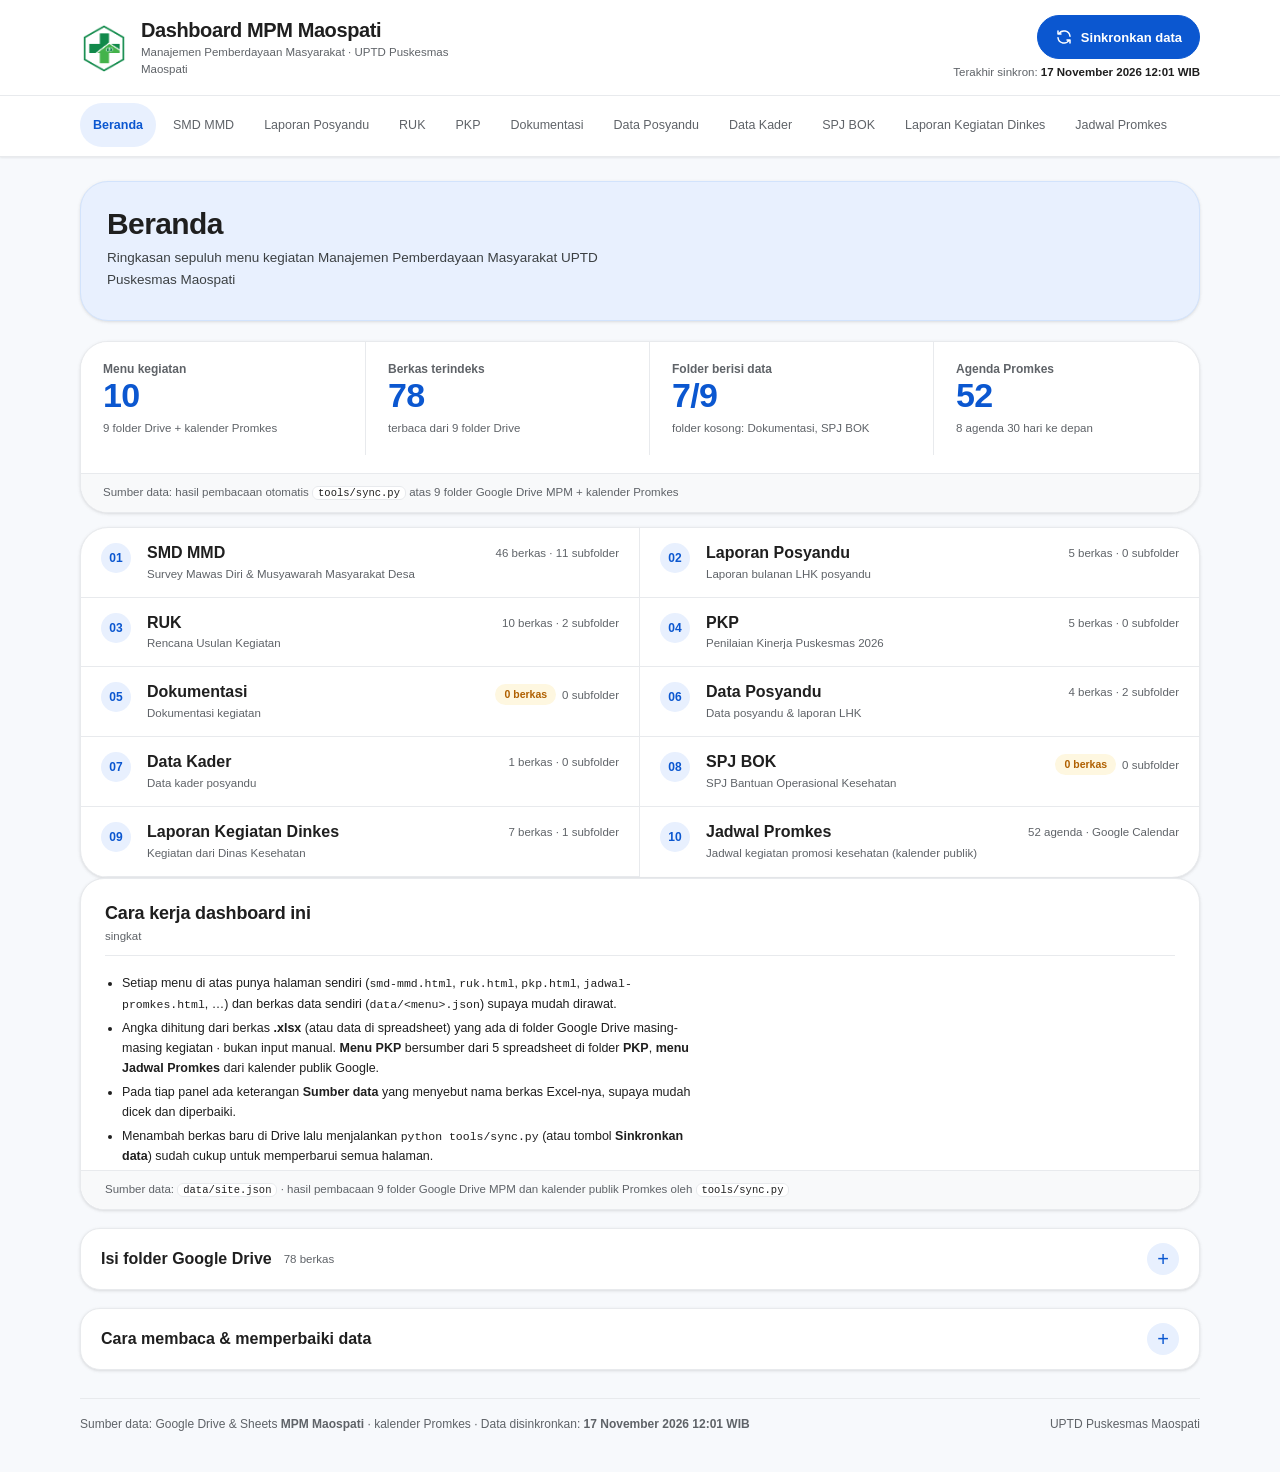
==== index.html @ f5f7d5a8 "Sinkron data Drive MPM 2026-11-17 05:01 UTC" ====
<!doctype html>
<html lang="id">
<head>
<meta charset="utf-8"/>
<meta name="viewport" content="width=device-width,initial-scale=1"/>
<meta name="theme-color" content="#f7f9fc"/>
<title>Dashboard MPM Maospati</title>
<meta name="description" content="Ringkasan sepuluh menu kegiatan Manajemen Pemberdayaan Masyarakat UPTD Puskesmas Maospati"/>
<link rel="stylesheet" href="assets/style.css"/>
</head>
<body data-page="index">
<a class="skip" href="#main">Langsung ke isi</a>
<div class="topwrap">
  <header class="top">
    <div class="inner">
      <button class="menu-toggle" id="menutoggle" type="button" aria-expanded="false" aria-controls="navmenu" aria-label="Buka menu">
        <span class="menu-icon" aria-hidden="true"><span></span><span></span><span></span></span>
        <span class="menu-toggle-label">Menu</span>
      </button>
      <div class="brand">
        <img class="logo" src="assets/logo-puskesmas.png" alt="" width="95" height="105">
        <div>
          <h1>Dashboard MPM Maospati</h1>
          <p>Manajemen Pemberdayaan Masyarakat &middot; UPTD Puskesmas Maospati</p>
        </div>
      </div>
      <div id="drivebtn"></div>
    </div>
  </header>
  <nav class="menu" aria-label="Menu utama"><div class="navinner" id="navmenu"></div></nav>
</div>

<main class="wrap" id="main">
  <div class="pagehead">
    <div class="t">
      <h2 id="pagetitle">Beranda</h2>
      <p id="pagesub">Ringkasan sepuluh menu kegiatan Manajemen Pemberdayaan Masyarakat UPTD Puskesmas Maospati</p>
      <div class="stat-line" id="pagemeta"></div>
    </div>
    <div id="drivebtn2"></div>
  </div>

  <div class="banner" id="banner"></div>

<div class="grid k4" id="kpis" style="margin-bottom:14px"></div>
  <div id="cards"></div>
<section class="card"><h3>Cara kerja dashboard ini<span>singkat</span></h3><div id="catatan"></div><p class="src">Sumber data: <code>data/site.json</code> · hasil pembacaan 9 folder Google Drive MPM dan kalender publik Promkes oleh <code>tools/sync.py</code></p></section>

  <details class="utility">
    <summary><span id="treecard">Isi folder Google Drive</span> <span id="filecount">memuat</span></summary>
    <div class="body">
      <div class="tree" id="treehost"><p class="muted">Memuat daftar berkas...</p></div>
      <p class="note">Klik nama berkas atau folder untuk membukanya di Google Drive. Daftar ini mengikuti isi
      folder saat data disinkronkan ulang (<code>python tools/sync.py</code>).</p>
    </div>
  </details>

  <details class="utility">
    <summary>Cara membaca &amp; memperbaiki data</summary>
    <div class="body">
      <ul class="tl">
        <li>Setiap panel mencantumkan <b>sumber data</b> di bagian bawah kartu: nama berkas Excel atau
        spreadsheet asalnya, beserta folder Drive tempat berkas itu berada.</li>
        <li>Kalau angka di halaman berbeda dengan dugaan Anda, buka berkas Excel atau spreadsheet itu
        (tombol <b>Buka folder Drive</b> / <b>Buka spreadsheet</b> di atas) dan cocokkan kolomnya.</li>
        <li>Sesudah berkas diperbaiki di Drive atau spreadsheet disunting, tekan <b>Sinkronkan data</b> di kanan atas agar
        halaman menampilkan angka terbaru.</li>
        <li>Format berkas yang dipakai dashboard dijelaskan di README pada bagian
        "Saran perbaikan data".</li>
      </ul>
    </div>
  </details>

  <footer class="foot">
    <span>Sumber data: Google Drive &amp; Sheets <b>MPM Maospati</b> &middot; kalender Promkes &middot; <span id="synced">memuat…</span></span>
    <span>UPTD Puskesmas Maospati</span>
  </footer>
</main>

<script>window.__DATA__ = window.__DATA__ || {}; window.__DATA__["index"] = {
 "generated": "17 November 2026 12:01 WIB",
 "folders": [
  {
   "slug": "smd-mmd",
   "menu": "SMD MMD",
   "subjudul": "Survey Mawas Diri & Musyawarah Masyarakat Desa",
   "deskripsi": "Data SMD/MMD, analisa hasil & rekap per desa",
   "id": "1GvbF6KR_MXwwyOlLInTzMxTab3rYw7Fz",
   "url": "https://drive.google.com/drive/folders/1GvbF6KR_MXwwyOlLInTzMxTab3rYw7Fz",
   "berkas": 46,
   "subfolder": 11,
   "adaData": true
  },
  {
   "slug": "laporan-posyandu",
   "menu": "Laporan Posyandu",
   "subjudul": "Laporan bulanan LHK posyandu",
   "deskripsi": "Kelengkapan laporan LHK per bulan",
   "id": "1HYFFzGGYg9UUjoV5UsjfuDG9WmXJMrqS",
   "url": "https://drive.google.com/drive/folders/1HYFFzGGYg9UUjoV5UsjfuDG9WmXJMrqS",
   "berkas": 5,
   "subfolder": 0,
   "adaData": true
  },
  {
   "slug": "ruk",
   "menu": "RUK",
   "subjudul": "Rencana Usulan Kegiatan",
   "deskripsi": "Usulan kegiatan & kebutuhan anggaran tahunan",
   "id": "1rDLnBMxf71TeG85YO74wCrfsKjjOL4Qv",
   "url": "https://drive.google.com/drive/folders/1rDLnBMxf71TeG85YO74wCrfsKjjOL4Qv",
   "berkas": 10,
   "subfolder": 2,
   "adaData": true
  },
  {
   "slug": "pkp",
   "menu": "PKP",
   "subjudul": "Penilaian Kinerja Puskesmas 2026",
   "deskripsi": "Capaian program intervensi & PHBS per desa dan per bulan",
   "id": "1Lqh-rb8Bk8U-1MMHB4wCWEKriISKtuWl",
   "url": "https://drive.google.com/drive/folders/1Lqh-rb8Bk8U-1MMHB4wCWEKriISKtuWl",
   "berkas": 5,
   "subfolder": 0,
   "adaData": true
  },
  {
   "slug": "dokumentasi",
   "menu": "Dokumentasi",
   "subjudul": "Dokumentasi kegiatan",
   "deskripsi": "Foto & berkas dokumentasi kegiatan",
   "id": "1AfusP3TNvnC54SPrRWWxI6twW6G8ASWF",
   "url": "https://drive.google.com/drive/folders/1AfusP3TNvnC54SPrRWWxI6twW6G8ASWF",
   "berkas": 0,
   "subfolder": 0,
   "adaData": false
  },
  {
   "slug": "data-posyandu",
   "menu": "Data Posyandu",
   "subjudul": "Data posyandu & laporan LHK",
   "deskripsi": "Daftar posyandu ILP beserta statusnya",
   "id": "19dczLeNHcb20b9r-fVi1QP5ohF7oqQim",
   "url": "https://drive.google.com/drive/folders/19dczLeNHcb20b9r-fVi1QP5ohF7oqQim",
   "berkas": 4,
   "subfolder": 2,
   "adaData": true
  },
  {
   "slug": "data-kader",
   "menu": "Data Kader",
   "subjudul": "Data kader posyandu",
   "deskripsi": "Rekap jumlah kader per posyandu",
   "id": "1ANnRWgVu15SUEsVssE5afvYzzHpgKLgl",
   "url": "https://drive.google.com/drive/folders/1ANnRWgVu15SUEsVssE5afvYzzHpgKLgl",
   "berkas": 1,
   "subfolder": 0,
   "adaData": true
  },
  {
   "slug": "spj-bok",
   "menu": "SPJ BOK",
   "subjudul": "SPJ Bantuan Operasional Kesehatan",
   "deskripsi": "Berkas pertanggungjawaban BOK",
   "id": "1YmIQquag2Qxr3jv3pFzBHjcCd8YB9mE9",
   "url": "https://drive.google.com/drive/folders/1YmIQquag2Qxr3jv3pFzBHjcCd8YB9mE9",
   "berkas": 0,
   "subfolder": 0,
   "adaData": false
  },
  {
   "slug": "laporan-kegiatan-dinkes",
   "menu": "Laporan Kegiatan Dinkes",
   "subjudul": "Kegiatan dari Dinas Kesehatan",
   "deskripsi": "Kegiatan DINKES & administrasi kader buaian",
   "id": "1RTT0Ey5NanOQfGYj2v7yAZf0UrTtGlkw",
   "url": "https://drive.google.com/drive/folders/1RTT0Ey5NanOQfGYj2v7yAZf0UrTtGlkw",
   "berkas": 7,
   "subfolder": 1,
   "adaData": true
  },
  {
   "slug": "jadwal-promkes",
   "menu": "Jadwal Promkes",
   "subjudul": "Jadwal kegiatan promosi kesehatan (kalender publik)",
   "deskripsi": "Kalender kegiatan Promkes - agenda SMD/MMD, posyandu, dan penyuluhan",
   "id": "",
   "url": "https://calendar.google.com/calendar/embed?src=dhellayaamanda2%40gmail.com&ctz=Asia%2FJakarta&hl=id&mode=MONTH&showTitle=0&showPrint=0&showTz=0&showCalendars=0&showTabs=1",
   "berkas": 52,
   "subfolder": 0,
   "adaData": true,
   "jenis": "kalender",
   "keterangan": "8 agenda 30 hari ke depan"
  }
 ]
};</script>
<script src="assets/app.js"></script>
<script src="assets/pages/index.js"></script>
</body>
</html>
---- assets/style.css ----
/* Dashboard MPM Maospati
   Direction: Material pastel. Read DESIGN.md before changing tokens. */
:root{
  --paper:#f7f9fc;
  --surface:#ffffff;
  --surface-2:#f8f9fa;
  --surface-3:#f1f3f4;
  --ink:#1f1f1f;
  --mut:#5f6368;
  --rule:#e8eaed;
  --rule-strong:#80868b;
  --ac:#0b57d0;
  --ac-hover:#0842a0;
  --ac-soft:#e8f0fe;
  --ok:#137333; --ok-soft:#e6f4ea;
  --warn:#b06000; --warn-soft:#fef7e0;
  --bad:#c5221f; --bad-soft:#fce8e6;
  --radius:24px;
  --radius-sm:20px;
  --radius-xs:12px;
  --pill:999px;
  --wrap:1160px;
  --elev1:0 1px 2px rgba(60,64,67,.08),0 1px 3px 1px rgba(60,64,67,.06);
  --elev2:0 2px 6px rgba(60,64,67,.12),0 1px 2px rgba(60,64,67,.08);
  --sans:"Google Sans","Segoe UI Variable Text","Segoe UI",Roboto,"Helvetica Neue",Arial,sans-serif;
  --display:"Google Sans Display","Google Sans","Segoe UI Variable Display","Segoe UI",Roboto,Arial,sans-serif;
  --mono:"Roboto Mono","Cascadia Mono","Segoe UI Mono",Consolas,monospace;
}
*{box-sizing:border-box}
html{color-scheme:light;scroll-behavior:smooth}
body{margin:0;background:var(--paper);color:var(--ink);font:14.5px/1.6 var(--sans);-webkit-font-smoothing:antialiased}
a{color:var(--ac);text-decoration:none;text-underline-offset:3px}
a:hover{text-decoration:underline}
h1,h2,h3,h4{margin:0;font-family:var(--display);font-weight:600;letter-spacing:-.01em;color:var(--ink)}
p{margin:0 0 10px}
code{font-family:var(--mono);font-size:.92em}
img,svg{max-width:100%}
:focus-visible{outline:2px solid var(--ac);outline-offset:2px}
.skip{position:fixed;left:12px;top:-60px;z-index:100;background:var(--ac);color:#fff;padding:10px 16px;border-radius:var(--pill);font-weight:600;box-shadow:var(--elev2)}
.skip:focus{top:12px;text-decoration:none}

/* ---------- masthead + menu ---------- */
.topwrap{position:sticky;top:0;z-index:30;background:var(--surface);box-shadow:0 1px 2px rgba(60,64,67,.10)}
header.top{background:var(--surface);border-bottom:1px solid var(--rule)}
header.top .inner{max-width:var(--wrap);margin:0 auto;padding:15px 20px;display:flex;gap:18px;align-items:center;justify-content:space-between;flex-wrap:wrap}
.brand{display:flex;gap:13px;align-items:center;min-width:0}
.logo{width:48px;height:48px;flex:0 0 48px;display:block;object-fit:contain}
.brand h1{font-size:20px;line-height:1.2;letter-spacing:-.02em}
.brand p{margin:2px 0 0;color:var(--mut);font-size:11.5px;line-height:1.4;max-width:52ch}
#drivebtn{display:flex;flex-direction:column;align-items:flex-end;gap:5px;min-width:0}
#synctime{font-size:11.5px;line-height:1.4;color:var(--mut);text-align:right}
#synctime b{color:var(--ink);font-weight:600}
nav.menu{background:var(--surface);border-bottom:1px solid var(--rule)}
.menu-toggle{display:none;gap:11px;align-items:center;width:100%;min-height:44px;padding:0 10px;border:0;border-radius:12px;background:transparent;color:var(--ink);font:600 14px/1.2 var(--sans);cursor:pointer;text-align:left;transition:background-color .15s ease,color .15s ease}
.menu-toggle:hover{background:var(--surface-3)}
.menu-toggle[aria-expanded="true"]{color:var(--ac)}
.menu-toggle .menu-icon{width:20px;height:14px;display:flex;flex-direction:column;justify-content:space-between;flex:0 0 20px}
.menu-toggle .menu-icon span{display:block;height:2px;flex:0 0 2px;border-radius:2px;background:currentColor;transition:transform .18s ease,opacity .18s ease}
.menu-toggle[aria-expanded="true"] .menu-icon span:nth-child(1){transform:translateY(6px) rotate(45deg)}
.menu-toggle[aria-expanded="true"] .menu-icon span:nth-child(2){opacity:0}
.menu-toggle[aria-expanded="true"] .menu-icon span:nth-child(3){transform:translateY(-6px) rotate(-45deg)}
nav.menu .navinner{max-width:var(--wrap);margin:0 auto;padding:7px 20px 9px;display:flex;gap:4px;overflow-x:auto;scrollbar-width:none}
nav.menu .navinner::-webkit-scrollbar{display:none}
nav.menu a{display:flex;align-items:center;min-height:44px;padding:0 13px;border:0;border-radius:var(--pill);color:var(--mut);font-size:12.5px;font-weight:500;white-space:nowrap}
nav.menu a:hover{color:var(--ink);background:var(--surface-3);text-decoration:none}
nav.menu a.on{color:var(--ac);background:var(--ac-soft);font-weight:600}

/* ---------- page frame ---------- */
.wrap{max-width:var(--wrap);margin:0 auto;padding:0 20px 40px}
.pagehead{display:flex;gap:18px;align-items:flex-start;justify-content:space-between;flex-wrap:wrap;margin:24px 0 20px;padding:24px 26px;background:var(--ac-soft);border:1px solid #d2e3fc;border-radius:28px;box-shadow:var(--elev1)}
.pagehead .t{flex:1 1 520px;min-width:0}
.pagehead .t h2{font-size:30px;line-height:1.2;letter-spacing:-.02em}
.pagehead .t p{margin:5px 0 0;color:#3c4043;font-size:13.5px;max-width:72ch}
.pagehead .t .stat-line{color:var(--mut)}
.pagehead #drivebtn2{min-width:0;align-self:center}
.pagehead #drivebtn2:empty{display:none}
.btn{display:inline-flex;gap:8px;align-items:center;justify-content:center;min-height:44px;border:1px solid transparent;background:var(--ac-soft);color:var(--ac);padding:8px 17px;border-radius:var(--pill);font-size:13px;font-weight:600;box-shadow:none;cursor:pointer;text-decoration:none;transition:background-color .15s ease,color .15s ease,border-color .15s ease}
.btn:hover{background:#d2e3fc;color:var(--ac-hover);text-decoration:none}
.btn.primary{background:var(--ac);border-color:var(--ac);color:#fff}
.btn.primary:hover{background:var(--ac-hover);border-color:var(--ac-hover);color:#fff}
.btn[disabled]{opacity:.6;cursor:progress}
.pagehead .btn{background:var(--surface);color:var(--ac)}
.pagehead .btn:hover{background:var(--surface-2);color:var(--ac-hover)}
.sync-icon{width:18px;height:18px;flex:0 0 18px;display:inline-block}
#btnsync[aria-busy="true"] .sync-icon{animation:spin 1s linear infinite}
@keyframes spin{to{transform:rotate(360deg)}}

/* ---------- grids + panels ---------- */
.grid{display:grid;gap:18px}
.grid>p.src{grid-column:1/-1;margin:0;padding:11px 14px;border:1px solid var(--rule);background:var(--surface-2);border-radius:16px}
.k4{grid-template-columns:repeat(auto-fit,minmax(200px,1fr))}
.k2{display:flex;flex-wrap:wrap;gap:18px}
.k2>.card{flex:1 1 320px;min-width:0}
.k2>.card.full{flex:1 1 100%}
.card.full{grid-column:1/-1}

/* directory: the nine menu pages are a list, not nine identical cards */
.dir{display:grid;grid-template-columns:repeat(2,minmax(0,1fr));border:1px solid var(--rule);border-radius:28px;background:var(--surface);overflow:hidden;box-shadow:var(--elev1)}
.dirrow{display:grid;grid-template-columns:34px minmax(0,1fr) auto;gap:12px;align-items:start;padding:15px 20px;border-bottom:1px solid var(--rule);color:inherit;text-decoration:none;min-width:0;min-height:56px;transition:background-color .15s ease}
.dirrow:nth-child(odd){border-right:1px solid var(--rule)}
.dirrow:last-child{border-bottom:0}
.dirrow:last-child:nth-child(odd){grid-column:1/-1;border-right:0}
.dirrow:hover{background:#f8faff;text-decoration:none}
.dirrow:focus-visible{outline:2px solid var(--ac);outline-offset:-2px}
.dirrow .no{width:30px;height:30px;display:grid;place-items:center;border-radius:50%;background:var(--ac-soft);color:var(--ac);font:600 12px/1 var(--sans);font-variant-numeric:tabular-nums}
.dirrow .ti{min-width:0;font-family:var(--sans);font-size:16px;font-weight:600;line-height:1.3}
.dirrow .ti .sub{display:block;margin-top:2px;font-family:var(--sans);font-size:11.5px;font-weight:400;line-height:1.4;color:var(--mut)}
.dirrow .meta{display:flex;gap:6px;align-items:center;justify-content:flex-end;flex-wrap:wrap;text-align:right;font-size:11.5px;line-height:1.4;color:var(--mut);padding-top:2px}
.dirrow .meta .pill{font-size:10.5px}
.card{display:flex;flex-direction:column;background:var(--surface);border:1px solid var(--rule);border-radius:var(--radius);padding:22px 24px;box-shadow:var(--elev1);min-width:0}
.card>h3{display:block;font-size:18px;line-height:1.35;margin:0 0 13px;padding-bottom:10px;border-bottom:1px solid var(--rule)}
.card>h3 span{display:block;margin-top:3px;color:var(--mut);font-family:var(--sans);font-weight:400;font-size:11.5px;line-height:1.45;letter-spacing:0;text-align:left}

/* summary strip: one tonal surface, not four floating cards */
#kpis{display:grid;grid-template-columns:repeat(4,minmax(0,1fr));border:1px solid var(--rule);background:var(--surface);border-radius:28px;margin-bottom:20px;overflow:hidden;box-shadow:var(--elev1)}
#kpis .kpi{display:block;border:0;border-radius:0;box-shadow:none;padding:19px 22px;min-width:0;background:var(--surface)}
#kpis .kpi+.kpi{border-left:1px solid var(--rule)}
#kpis p.src{grid-column:1/-1;margin:0;border:0;border-top:1px solid var(--rule);border-radius:0;background:var(--surface-2);padding:10px 22px}
@media (min-width:721px){#kpis .kpi.wide{grid-column:span 2}}
.kpi .v{font-family:var(--display);font-size:34px;line-height:1.1;font-weight:600;letter-spacing:-.02em;color:var(--ac);font-variant-numeric:tabular-nums}
.kpi .v.text{font-family:var(--sans);font-size:15.5px;line-height:1.35;font-weight:600;letter-spacing:0;color:var(--ink);overflow-wrap:anywhere}
.kpi .l{color:var(--mut);font:600 12px/1.35 var(--sans);letter-spacing:0;text-transform:none}
.kpi .s{color:var(--mut);font-size:11.5px;margin-top:5px;line-height:1.4;overflow-wrap:anywhere}

/* ---------- source note ---------- */
p.src{margin:auto -24px -22px;padding:10px 24px;border-top:1px solid var(--rule);background:var(--surface-2);font-size:11.5px;line-height:1.5;color:var(--mut);border-radius:0 0 var(--radius) var(--radius);overflow-wrap:anywhere}
p.src code{background:var(--surface);border:1px solid var(--rule);border-radius:6px;padding:0 5px;font-size:10.5px;color:var(--ink)}
p.src b{color:var(--ink)}
p.src a{color:var(--ac)}

/* ---------- tables ---------- */
table{border-collapse:collapse;width:100%;font-size:13px;font-variant-numeric:tabular-nums}
th,td{text-align:left;padding:11px 12px;border-bottom:1px solid var(--rule);vertical-align:top}
th{color:var(--mut);font-size:12px;font-weight:600;text-transform:none;letter-spacing:0;background:var(--surface-2);border-bottom:1px solid var(--rule)}
tbody th{background:var(--surface);color:var(--ink);font-weight:500}
tfoot th,tfoot td{background:var(--surface-2);font-weight:600;border-top:1px solid var(--rule);border-bottom:0}
td.num,th.num{text-align:right}
.cellsub{display:block;margin-top:3px;font-size:11px;line-height:1.4;color:var(--mut)}
tbody tr:hover{background:#f8faff}
tbody tr:last-child td{border-bottom:0}
th.sortable{padding:0}
.sort-btn{position:relative;display:flex;align-items:center;width:100%;min-height:44px;padding:11px 16px 11px 12px;border:0;border-radius:4px;background:transparent;color:inherit;font:inherit;font-weight:inherit;letter-spacing:inherit;text-align:left;cursor:pointer}
th.num .sort-btn{justify-content:flex-end;text-align:right}
.sort-btn:hover{color:var(--ac)}
.sort-btn:focus-visible{outline:2px solid var(--ac);outline-offset:-2px}
.sort-ind{position:absolute;right:6px;top:50%;width:0;height:0;margin-top:-2.5px;border-left:4px solid transparent;border-right:4px solid transparent;border-bottom:5px solid currentColor;opacity:.32;transition:opacity .15s ease,transform .15s ease}
.sort-btn:hover .sort-ind{opacity:.65}
th[aria-sort="ascending"],th[aria-sort="descending"]{color:var(--ac)}
th[aria-sort="ascending"] .sort-ind,th[aria-sort="descending"] .sort-ind{opacity:1}
th[aria-sort="descending"] .sort-ind{transform:rotate(180deg)}
.scroll{overflow:auto;max-height:520px;border:1px solid var(--rule);border-radius:18px;background:var(--surface);scrollbar-gutter:stable;-webkit-overflow-scrolling:touch}
.scroll th{position:sticky;top:0;z-index:1}
.scroll table{min-width:100%}
.chart-scroll{overflow-x:auto;scrollbar-gutter:stable;-webkit-overflow-scrolling:touch}
.chart-scroll svg{display:block;width:100%;height:auto}

/* ---------- bar charts ---------- */
.bars{display:flex;flex-direction:column;gap:9px}
.bar{display:grid;grid-template-columns:minmax(120px,38%) 1fr 76px;gap:10px;align-items:center;font-size:12.5px}
.bar .lab{line-height:1.35;min-width:0}
.bar .track{height:10px;background:#eef1f4;border:0;border-radius:var(--pill);overflow:hidden}
.bar .fill{height:100%;border-radius:var(--pill)}
.bar .val{text-align:right;color:var(--mut);font-variant-numeric:tabular-nums;font-size:11.5px}

/* ---------- heatmap / matrix ---------- */
.mx{display:grid;gap:3px;font-size:10.5px;align-items:stretch}
body[data-page="laporan-posyandu"] #c-matriks .mx{max-width:620px;margin:0 auto}
body[data-page="laporan-posyandu"] #c-matriks .mx>.hd{text-align:left}
body[data-page="laporan-posyandu"] #c-matriks .mx>div{text-align:center}
.mx .cell{height:34px;border-radius:8px;display:grid;place-items:center;font-weight:600;color:var(--ink);font-variant-numeric:tabular-nums}
.mx .hd{min-height:34px;display:flex;align-items:center;color:var(--mut);padding:2px 8px 2px 0;line-height:1.2}

/* ---------- status chips ---------- */
.pill{display:inline-flex;align-items:center;padding:3px 9px;border-radius:var(--pill);font-size:11px;font-weight:600;line-height:1.4;border:0;white-space:nowrap;background:var(--surface-3);color:#3c4043}
.pill.ok{color:var(--ok);background:var(--ok-soft)}
.pill.no{color:var(--bad);background:var(--bad-soft)}
.pill.wr{color:var(--warn);background:var(--warn-soft)}
.legend{display:flex;gap:14px;flex-wrap:wrap;color:var(--mut);font-size:12px;margin-top:10px;align-items:center}
.sw{width:11px;height:11px;border-radius:4px;display:inline-block;margin-right:6px;vertical-align:-1px}
ul.tl{margin:0;padding-left:17px;font-size:12.5px;max-width:86ch}
ul.tl li{margin:4px 0}
.note{font-size:12px;color:var(--mut);margin:10px 0 0}
.muted{color:var(--mut)}
.empty{border:1px dashed var(--rule-strong);border-radius:16px;padding:22px;text-align:center;color:var(--mut);background:var(--surface-2)}

/* ---------- agenda ---------- */
ul.agenda{list-style:none;margin:0;padding:0;display:flex;flex-direction:column;gap:8px}
ul.agenda li{display:flex;gap:12px;align-items:flex-start;border-bottom:1px solid var(--rule);padding-bottom:10px}
ul.agenda li:last-child{border-bottom:0;padding-bottom:0}
ul.agenda .tgl{flex:0 0 88px;background:var(--ac-soft);color:var(--ac);border:0;border-radius:12px;text-align:center;font-size:11.5px;font-weight:600;padding:7px 4px;line-height:1.3}
ul.agenda .ket{flex:1;min-width:0;font-size:12.5px}
ul.agenda .ket b{display:block}
ul.agenda .ket .muted{font-size:11.5px}

/* ---------- calendar embed ---------- */
.cal-wrap{position:relative;width:100%;aspect-ratio:4/3;min-height:520px;border:1px solid var(--rule);border-radius:18px;overflow:hidden;background:var(--surface-2)}
.cal-wrap iframe{position:absolute;inset:0;width:100%;height:100%;border:0}

/* ---------- Drive tree ---------- */
.tree{font-size:12.5px}
.tree .fld{margin:12px 0 4px;font-weight:600}
.tree .fld .cnt{color:var(--mut);font-weight:400;font-size:11.5px}
.tree .file{display:flex;gap:9px;align-items:baseline;padding:6px 0 6px 16px;border-bottom:1px solid var(--rule)}
.tree .file .nm{flex:1;min-width:0;overflow:hidden;text-overflow:ellipsis;white-space:nowrap}
.tree .file .mod{color:var(--mut);font-size:11px;white-space:nowrap}
.tree .file .ext{font-size:10px;color:var(--mut);border:0;border-radius:6px;padding:1px 6px;background:var(--surface-3)}

/* ---------- controls + notices ---------- */
.rowctl{display:flex;gap:10px;flex-wrap:wrap;align-items:center;margin-bottom:12px}
.rowctl label{display:flex;align-items:center;gap:8px;min-width:0;max-width:100%;font-size:12.5px;color:var(--mut)}
select,input[type=search],input[type=text]{background:var(--surface-3);color:var(--ink);border:1px solid transparent;border-radius:var(--radius-xs);padding:8px 12px;font:inherit;font-size:13px;min-height:44px;min-width:0;max-width:100%;transition:background-color .15s ease,border-color .15s ease,box-shadow .15s ease}
select:hover,input[type=search]:hover,input[type=text]:hover{background:#e8eaed}
select:focus-visible,input:focus-visible{outline:2px solid var(--ac);outline-offset:1px;background:var(--surface);border-color:var(--ac)}
.banner{display:none;gap:9px;align-items:center;border:1px solid #f9d67a;background:var(--warn-soft);color:var(--ink);border-radius:16px;padding:11px 14px;font-size:12.5px;margin:14px 0}
.banner.on{display:flex}
.banner code{background:var(--surface);border:1px solid #f1e3b5;border-radius:6px;padding:0 4px}

/* ---------- collapsed utilities ---------- */
details.utility{margin-top:18px;border:1px solid var(--rule);background:var(--surface);border-radius:var(--radius-sm);box-shadow:var(--elev1);overflow:hidden}
details.utility>summary{display:flex;align-items:center;gap:12px;min-height:56px;padding:14px 20px;cursor:pointer;font-family:var(--sans);font-size:16px;font-weight:600;list-style:none;border-radius:var(--radius-sm);transition:background-color .15s ease,color .15s ease}
details.utility>summary::-webkit-details-marker{display:none}
details.utility>summary::after{content:"+";width:32px;height:32px;flex:0 0 32px;margin-left:auto;display:grid;place-items:center;border-radius:50%;background:var(--ac-soft);color:var(--ac);font-family:var(--sans);font-size:20px;font-weight:500;line-height:1}
details.utility[open]>summary::after{content:"\2212"}
details.utility>summary:hover{color:var(--ac);background:var(--surface-2)}
details.utility>summary:focus-visible{outline:2px solid var(--ac);outline-offset:-2px}
details.utility .body{padding:14px 20px 18px;border-top:1px solid var(--rule)}
details.utility .body .note{margin-top:12px}
#treecard{min-width:0}
#filecount{font-family:var(--sans);font-size:11.5px;font-weight:400;color:var(--mut);white-space:nowrap}

footer.foot{margin-top:28px;padding-top:16px;border-top:1px solid var(--rule);color:var(--mut);font-size:12px;display:flex;flex-wrap:wrap;gap:10px;justify-content:space-between}
.stat-line{display:flex;gap:14px;flex-wrap:wrap;color:var(--mut);font-size:12px;margin-top:6px}
.stat-line b{color:var(--ink)}

/* ---------- responsive ---------- */
@media (max-width:720px){
  header.top .inner{display:grid;grid-template-columns:44px minmax(0,1fr) 44px;grid-template-rows:auto auto;gap:1px 9px;align-items:center;padding:7px 10px 7px 7px}
  .menu-toggle{display:flex;grid-column:1;grid-row:1;width:44px;height:44px;min-height:44px;padding:0;justify-content:center;border-radius:50%;align-self:center}
  .menu-toggle-label{display:none}
  .brand{grid-column:2;grid-row:1;gap:9px}
  .brand .logo{width:34px;height:34px;flex-basis:34px}
  .brand h1{font-size:16px;line-height:1.2}
  .brand p{display:none}
  #drivebtn{display:contents}
  #btnsync{grid-column:3;grid-row:1;width:44px;height:44px;min-width:44px;min-height:44px;padding:0;border-radius:50%;align-self:center}
  .sync-label{display:none}
  .sync-icon{width:19px;height:19px;flex-basis:19px}
  #synctime{grid-column:2/4;grid-row:2;text-align:left;font-size:10.5px;line-height:1.35;white-space:normal;overflow-wrap:anywhere}
  nav.menu{display:none;border-bottom:1px solid var(--rule);box-shadow:0 6px 14px rgba(60,64,67,.10)}
  nav.menu.open{display:block}
  nav.menu .navinner{display:flex;flex-direction:column;gap:2px;padding:8px 16px 12px;max-height:calc(100vh - 96px);overflow-y:auto;overflow-x:hidden;scrollbar-width:thin}
  nav.menu a{min-height:48px;padding:0 14px;border-radius:12px;font-size:14px}
  nav.menu a.on{background:var(--ac-soft)}
  .wrap{padding:0 16px 32px}
  .pagehead{margin:18px 0 16px;padding:20px;border-radius:24px;gap:14px}
  .pagehead .t{flex-basis:100%}
  .pagehead .t h2{font-size:26px}
  .pagehead .t p{font-size:13px}
  .pagehead #drivebtn2,.pagehead #drivebtn2 .btn{width:100%}
  .grid{gap:14px}
  .k2{gap:14px}
  .k2>.card{flex-basis:100%}
  .card{padding:18px;border-radius:var(--radius-sm)}
  .card>h3{font-size:17px}
  p.src{margin:auto -18px -18px;padding:10px 18px;border-radius:0 0 var(--radius-sm) var(--radius-sm)}
  #kpis{grid-template-columns:repeat(2,minmax(0,1fr));border-radius:24px}
  #kpis .kpi{padding:16px}
  #kpis .kpi:nth-child(odd){border-left:0}
  #kpis .kpi:nth-child(n+3){border-top:1px solid var(--rule)}
  #kpis p.src{padding:10px 16px}
  .kpi .v{font-size:30px}
  .kpi .v.text{font-size:14.5px}
  .kpi .l{font-size:11.5px}
  details.utility>summary{padding:14px 16px}
  details.utility .body{padding:14px 16px 16px}
  .cal-wrap{min-height:420px;border-radius:16px}
  .bar{grid-template-columns:minmax(92px,38%) 1fr 60px;gap:8px;font-size:12px}
  .bar .track{height:9px}
  .mx .cell{height:32px}
  .mx .hd{min-height:32px}
  .dir{grid-template-columns:1fr;border-radius:24px}
  .dirrow{grid-template-columns:30px minmax(0,1fr);padding:14px 16px}
  .dirrow:nth-child(odd){border-right:0}
  .dirrow:last-child:nth-child(odd){grid-column:auto}
  .dirrow .no{width:28px;height:28px}
  .dirrow .ti{font-size:15.5px}
  .dirrow .meta{grid-column:2;justify-content:flex-start;text-align:left;margin-top:4px}
  .chart-scroll svg{min-width:640px}
  .scroll table{font-size:12px}
  .scroll table th,.scroll table td{padding:9px 4px}
  .scroll table th.sortable{padding:0}
  .scroll table .sort-btn{min-width:44px;min-height:44px;padding:10px 10px 10px 5px}
  .scroll table .sort-ind{right:2px}
  .scroll th:first-child,.scroll td:first-child{position:sticky;left:0;z-index:2;background:var(--surface);box-shadow:1px 0 0 var(--rule)}
  .scroll th:first-child{z-index:3;background:var(--surface-2)}
  .scroll tbody tr:hover td:first-child{background:#f8faff}
  .tree .file{flex-wrap:wrap}
  .tree .file .nm{white-space:normal;overflow:visible;text-overflow:clip;flex:1 1 100%}
  .tree .file .mod{margin-left:25px}
  /* tabel rincian PKP digeser mendatar, bukan diremas jadi kolom sempit */
  body[data-page="pkp"] #t-desa table{min-width:560px}
}
@media (max-width:350px){
  .pagehead{padding:18px}
  .pagehead .t h2{font-size:24px}
  .brand h1{font-size:15px}
  .brand .logo{width:30px;height:30px;flex-basis:30px}
  #kpis{grid-template-columns:1fr}
  #kpis .kpi{border-left:0}
  #kpis .kpi+ .kpi{border-top:1px solid var(--rule)}
  .kpi .v{font-size:28px}
  .kpi .v.text{font-size:14px}
  ul.agenda .tgl{flex-basis:74px}
}
@media (prefers-reduced-motion:reduce){
  html{scroll-behavior:auto}
  *,*::before,*::after{animation:none!important;transition:none!important}
}
@media print{
  body{background:#fff}
  .topwrap,#drivebtn,#drivebtn2,.banner,.btn,details.utility{display:none!important}
  .wrap{max-width:none;padding:0}
  .card{break-inside:avoid;border:1px solid #bbb;box-shadow:none;border-radius:0}
  .pagehead{margin:0 0 16px;padding:0;background:#fff;border:0;box-shadow:none}
  .pagehead .t h2{font-size:24px}
  .pagehead .t p{color:#333}
  #kpis{border:1px solid #bbb;box-shadow:none;border-radius:0}
  #kpis .kpi{padding:12px}
  #kpis p.src{background:transparent}
  p.src{margin:0;padding:8px 0;background:transparent;border-top:1px solid #bbb;border-radius:0}
  .scroll{max-height:none;overflow:visible;border:0;border-radius:0}
  .scroll th{position:static;background:transparent}
  th{background:transparent}
  .dir{box-shadow:none;border-radius:0}
  .pill{border:1px solid #999}
  a{color:inherit;text-decoration:none}
}
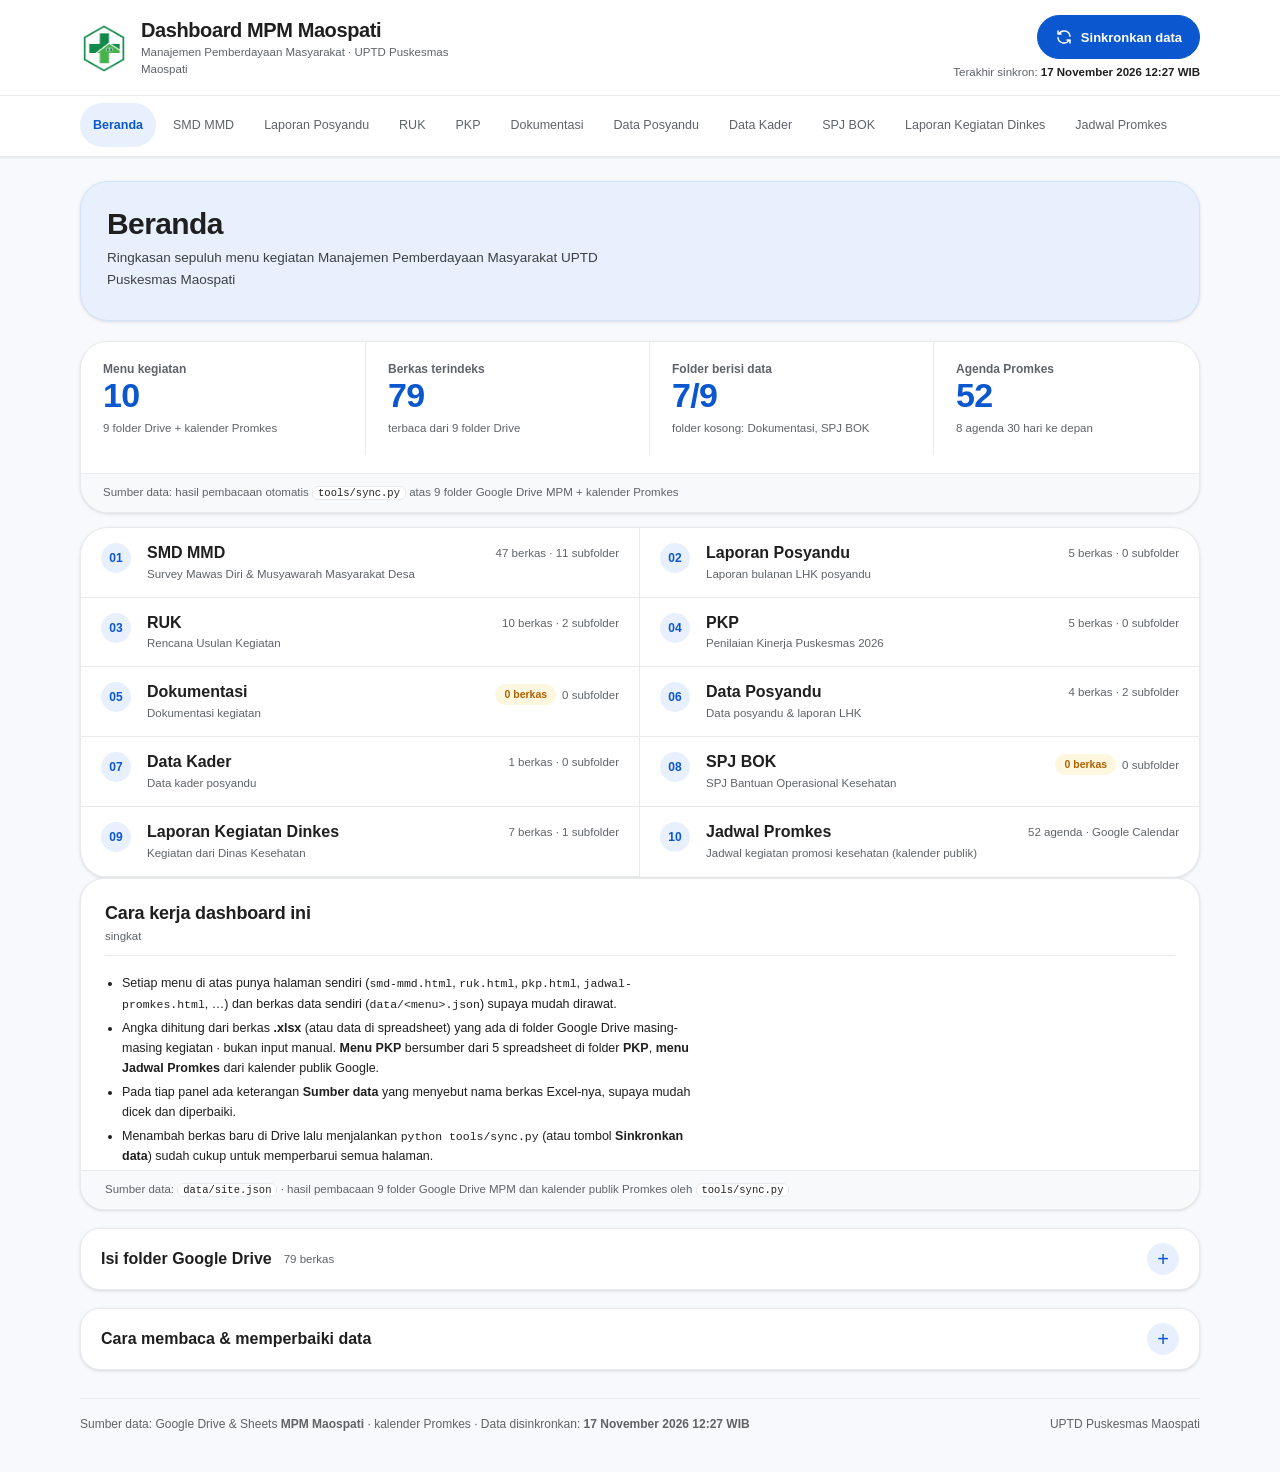
==== commit 4f05e30a: "Sinkron data Drive MPM 2026-11-17 05:27 UTC" ====
--- a/index.html
+++ b/index.html
@@ -78,7 +78,7 @@
 </main>
 
 <script>window.__DATA__ = window.__DATA__ || {}; window.__DATA__["index"] = {
- "generated": "17 November 2026 12:01 WIB",
+ "generated": "17 November 2026 12:27 WIB",
  "folders": [
   {
    "slug": "smd-mmd",
@@ -87,7 +87,7 @@
    "deskripsi": "Data SMD/MMD, analisa hasil & rekap per desa",
    "id": "1GvbF6KR_MXwwyOlLInTzMxTab3rYw7Fz",
    "url": "https://drive.google.com/drive/folders/1GvbF6KR_MXwwyOlLInTzMxTab3rYw7Fz",
-   "berkas": 46,
+   "berkas": 47,
    "subfolder": 11,
    "adaData": true
   },
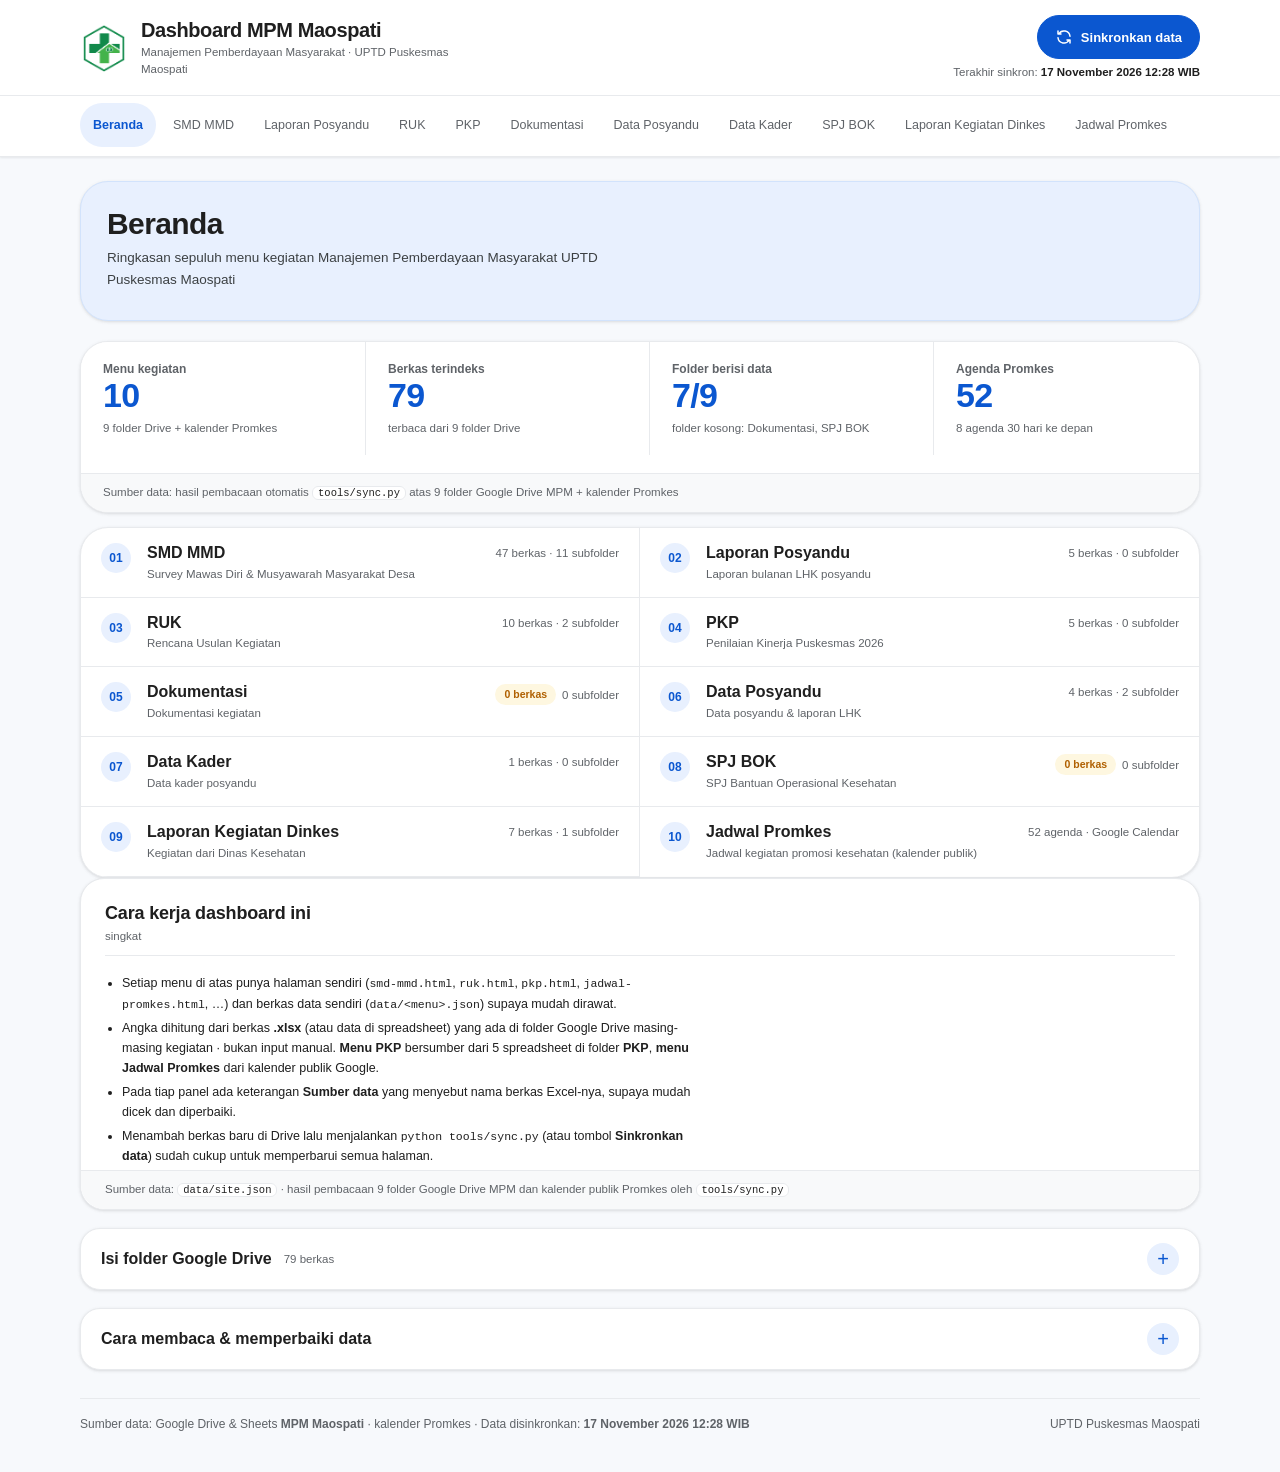
==== commit c4715f01: "Sinkron data Drive MPM 2026-11-17 05:28 UTC" ====
--- a/index.html
+++ b/index.html
@@ -78,7 +78,7 @@
 </main>
 
 <script>window.__DATA__ = window.__DATA__ || {}; window.__DATA__["index"] = {
- "generated": "17 November 2026 12:27 WIB",
+ "generated": "17 November 2026 12:28 WIB",
  "folders": [
   {
    "slug": "smd-mmd",
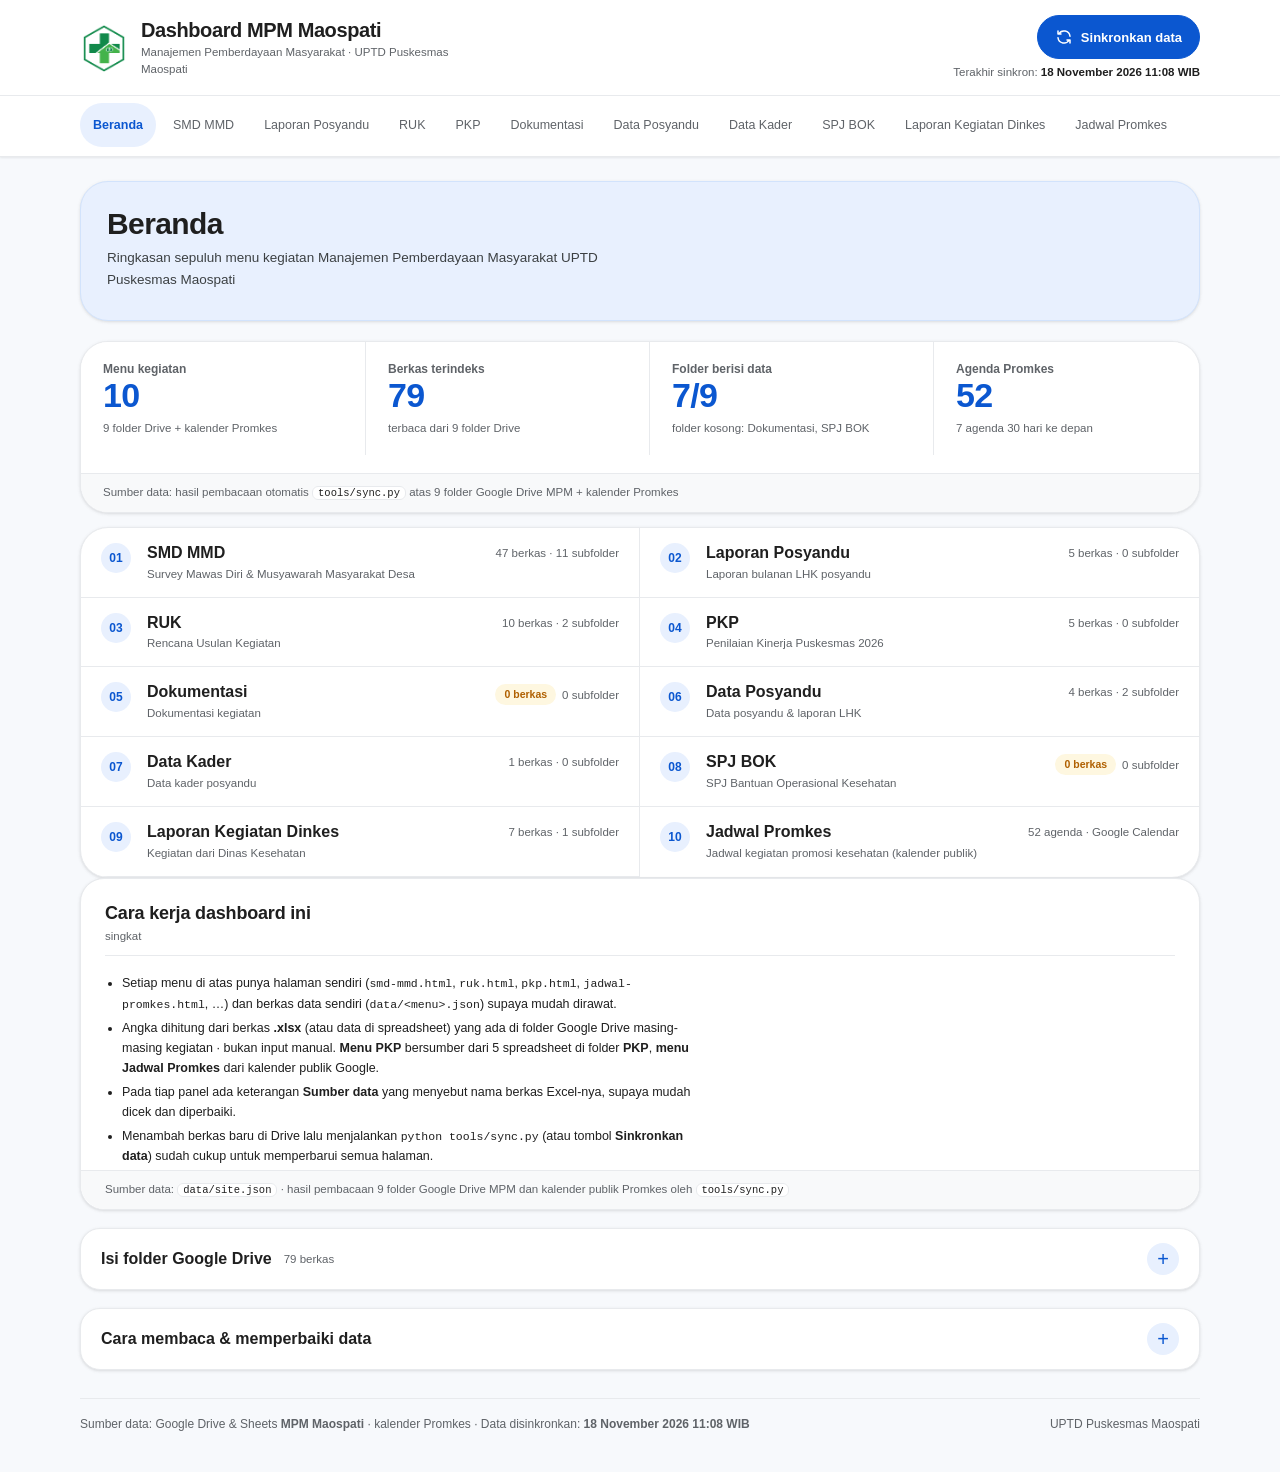
==== commit 0d3bebbb: "Sinkron data Drive MPM 2026-11-18 04:08 UTC" ====
--- a/index.html
+++ b/index.html
@@ -78,7 +78,7 @@
 </main>
 
 <script>window.__DATA__ = window.__DATA__ || {}; window.__DATA__["index"] = {
- "generated": "17 November 2026 12:28 WIB",
+ "generated": "18 November 2026 11:08 WIB",
  "folders": [
   {
    "slug": "smd-mmd",
@@ -190,7 +190,7 @@
    "subfolder": 0,
    "adaData": true,
    "jenis": "kalender",
-   "keterangan": "8 agenda 30 hari ke depan"
+   "keterangan": "7 agenda 30 hari ke depan"
   }
  ]
 };</script>
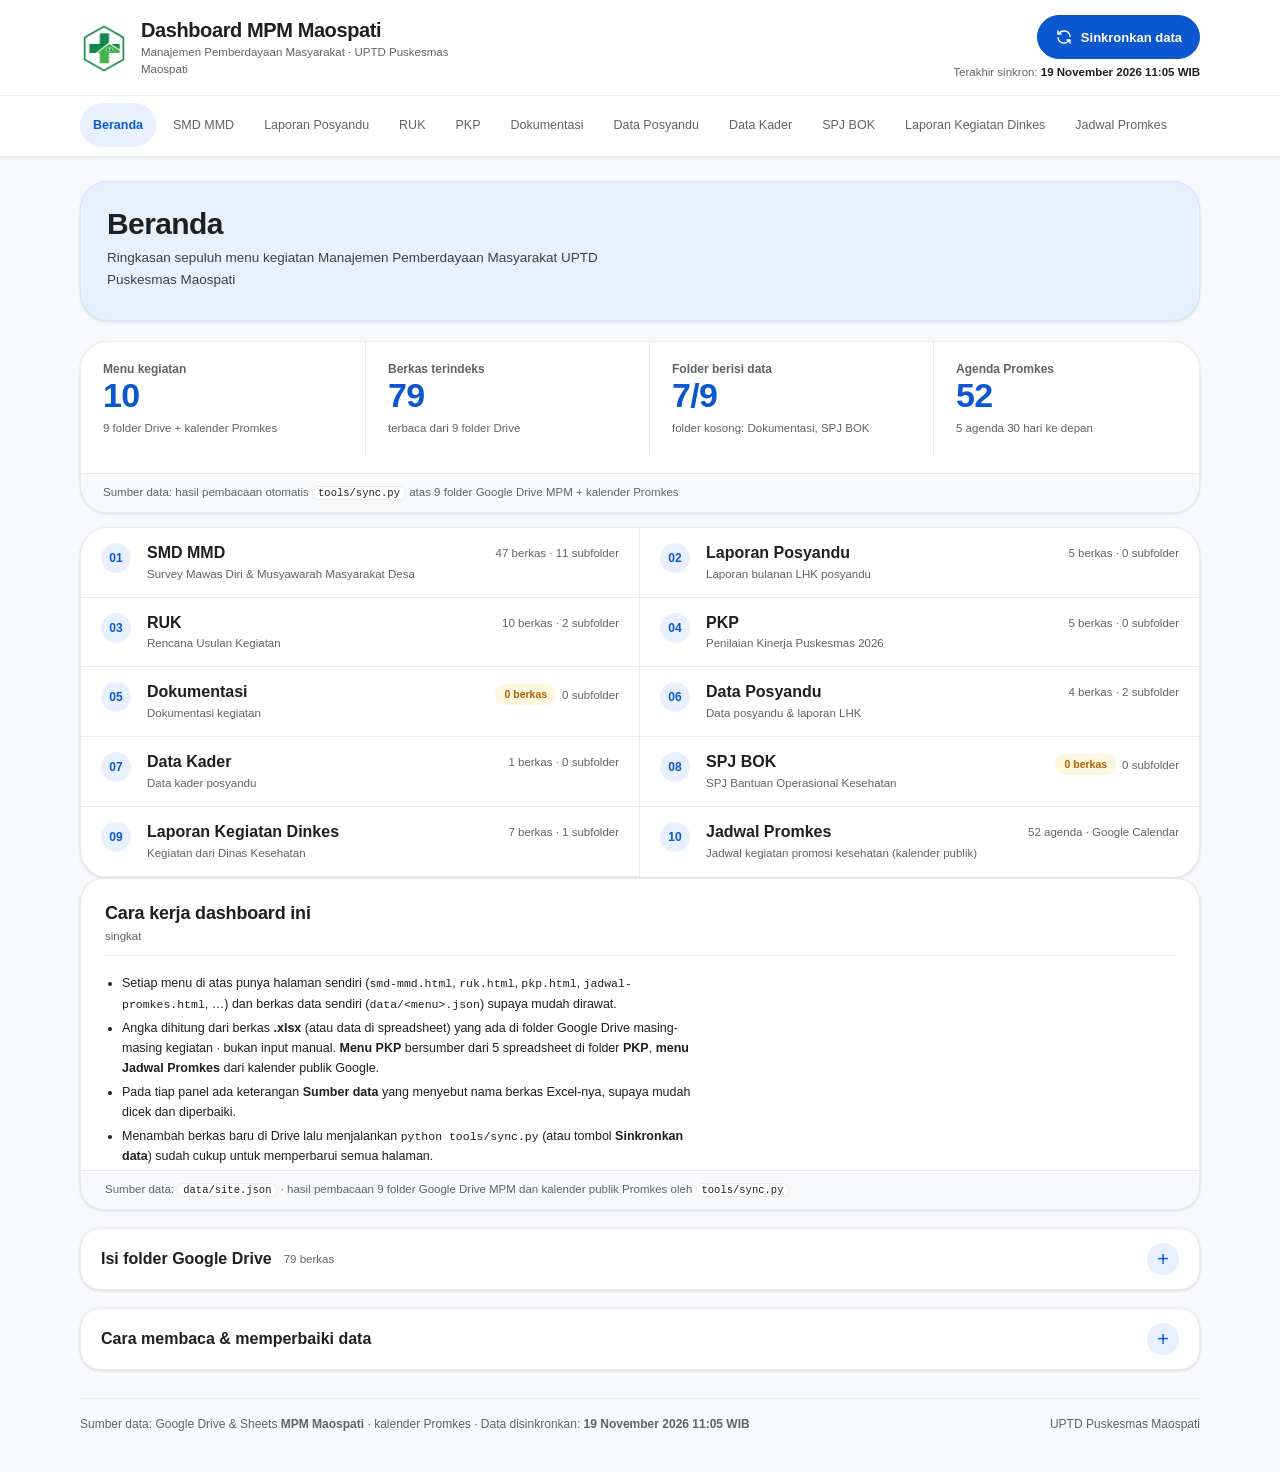
==== commit a04e9884: "Sinkron data Drive MPM 2026-11-19 04:05 UTC" ====
--- a/index.html
+++ b/index.html
@@ -78,7 +78,7 @@
 </main>
 
 <script>window.__DATA__ = window.__DATA__ || {}; window.__DATA__["index"] = {
- "generated": "18 November 2026 11:08 WIB",
+ "generated": "19 November 2026 11:05 WIB",
  "folders": [
   {
    "slug": "smd-mmd",
@@ -190,7 +190,7 @@
    "subfolder": 0,
    "adaData": true,
    "jenis": "kalender",
-   "keterangan": "7 agenda 30 hari ke depan"
+   "keterangan": "5 agenda 30 hari ke depan"
   }
  ]
 };</script>
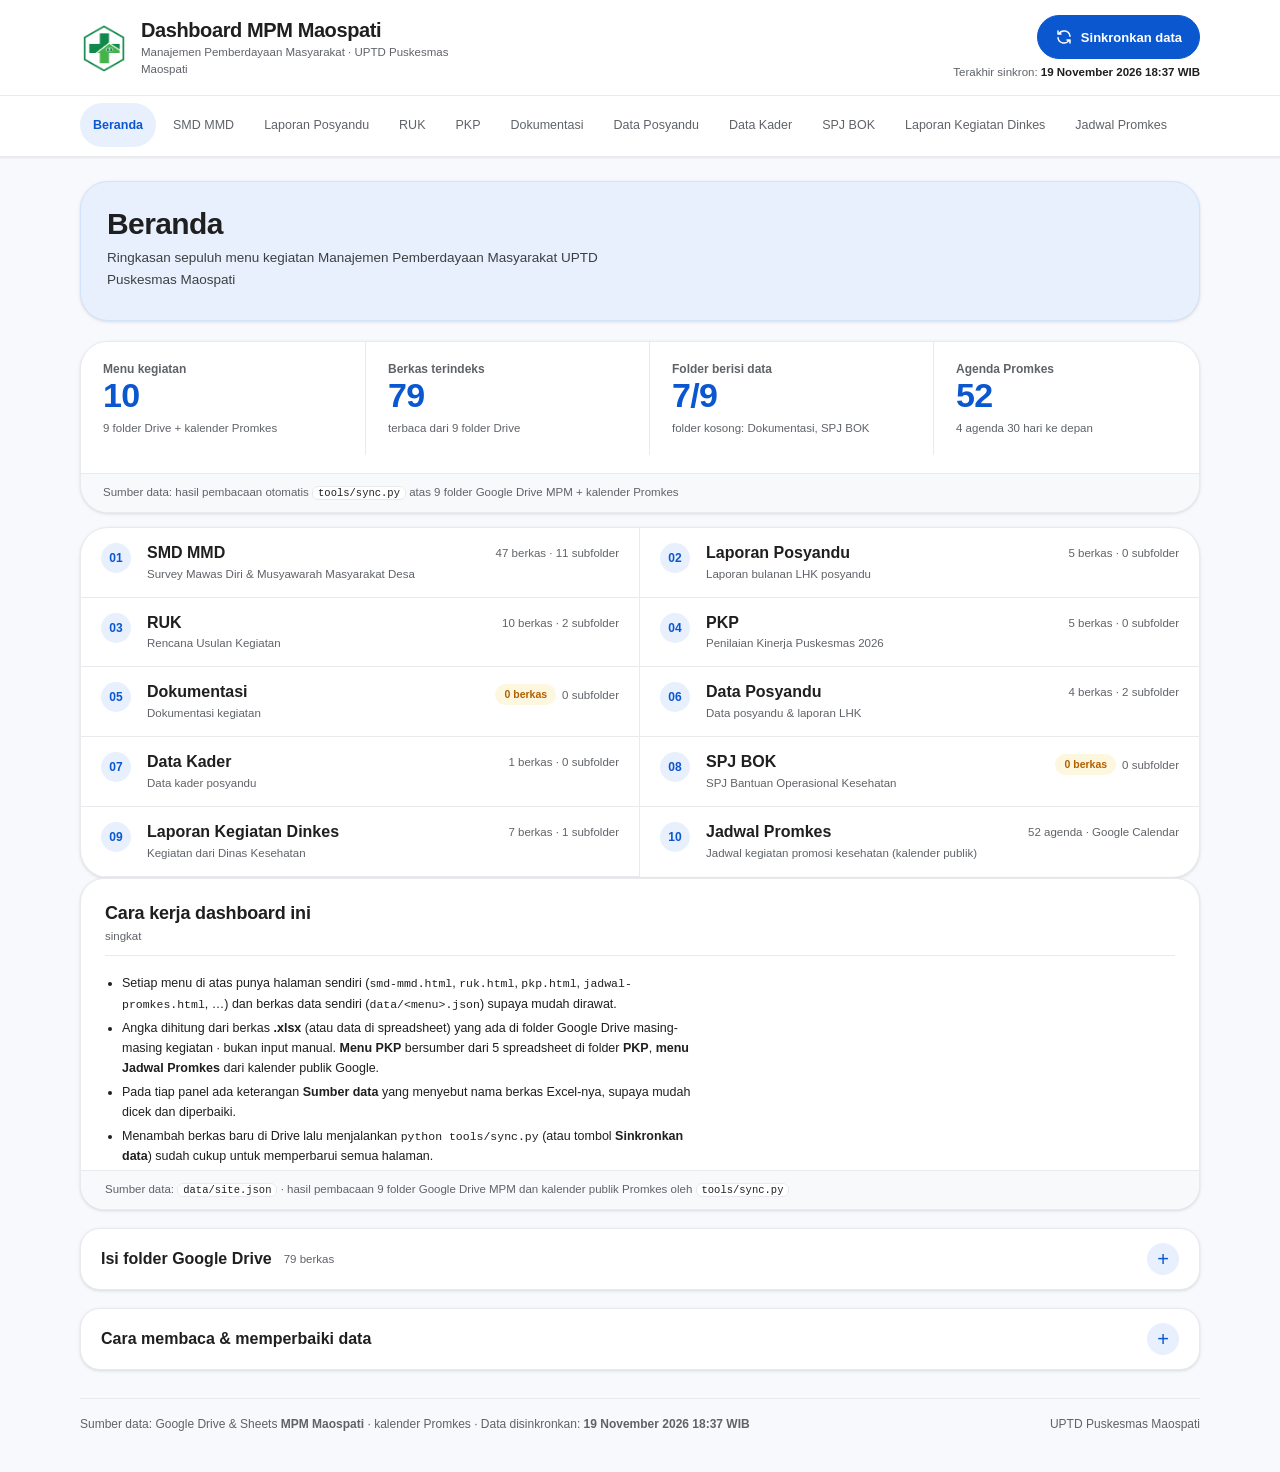
==== commit ff55bffe: "Sinkron data Drive MPM 2026-11-19 11:37 UTC" ====
--- a/index.html
+++ b/index.html
@@ -78,7 +78,7 @@
 </main>
 
 <script>window.__DATA__ = window.__DATA__ || {}; window.__DATA__["index"] = {
- "generated": "19 November 2026 11:05 WIB",
+ "generated": "19 November 2026 18:37 WIB",
  "folders": [
   {
    "slug": "smd-mmd",
@@ -190,7 +190,7 @@
    "subfolder": 0,
    "adaData": true,
    "jenis": "kalender",
-   "keterangan": "5 agenda 30 hari ke depan"
+   "keterangan": "4 agenda 30 hari ke depan"
   }
  ]
 };</script>
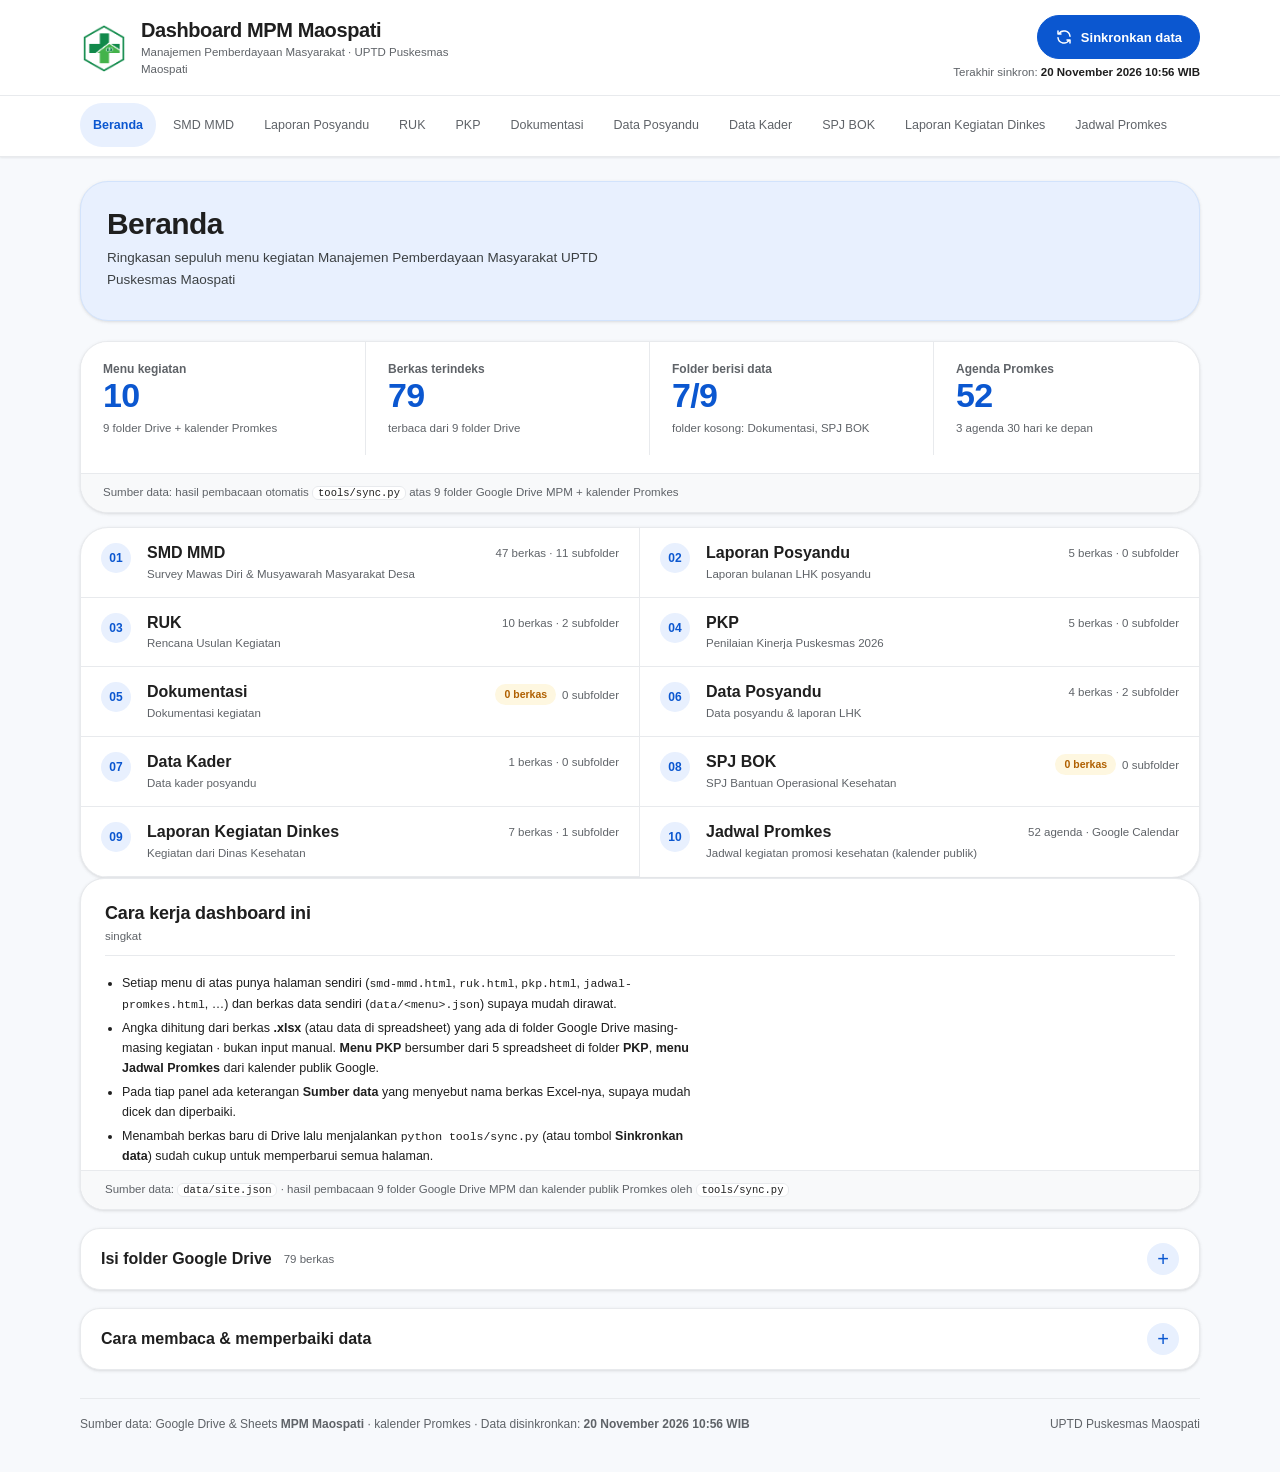
==== commit 07709c1d: "Sinkron data Drive MPM 2026-11-20 03:56 UTC" ====
--- a/index.html
+++ b/index.html
@@ -78,7 +78,7 @@
 </main>
 
 <script>window.__DATA__ = window.__DATA__ || {}; window.__DATA__["index"] = {
- "generated": "19 November 2026 18:37 WIB",
+ "generated": "20 November 2026 10:56 WIB",
  "folders": [
   {
    "slug": "smd-mmd",
@@ -190,7 +190,7 @@
    "subfolder": 0,
    "adaData": true,
    "jenis": "kalender",
-   "keterangan": "4 agenda 30 hari ke depan"
+   "keterangan": "3 agenda 30 hari ke depan"
   }
  ]
 };</script>
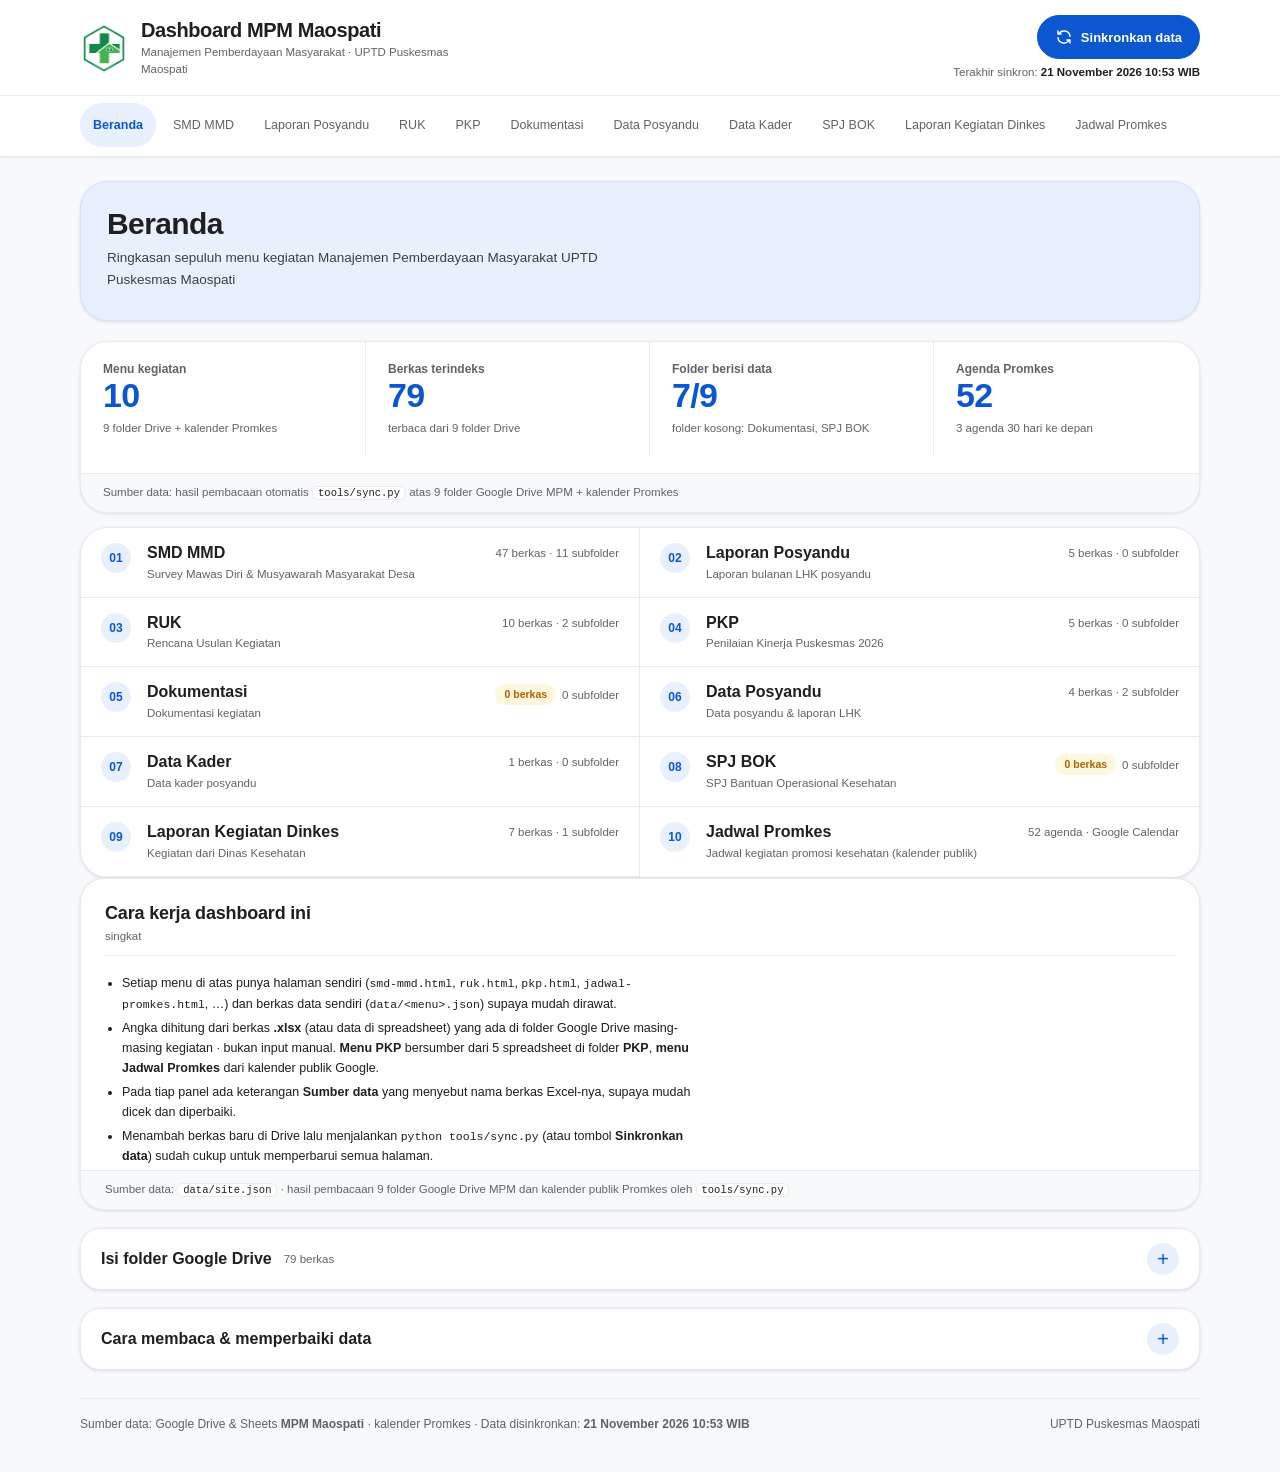
==== commit 7871940d: "Sinkron data Drive MPM 2026-11-21 03:53 UTC" ====
--- a/index.html
+++ b/index.html
@@ -78,7 +78,7 @@
 </main>
 
 <script>window.__DATA__ = window.__DATA__ || {}; window.__DATA__["index"] = {
- "generated": "20 November 2026 10:56 WIB",
+ "generated": "21 November 2026 10:53 WIB",
  "folders": [
   {
    "slug": "smd-mmd",
